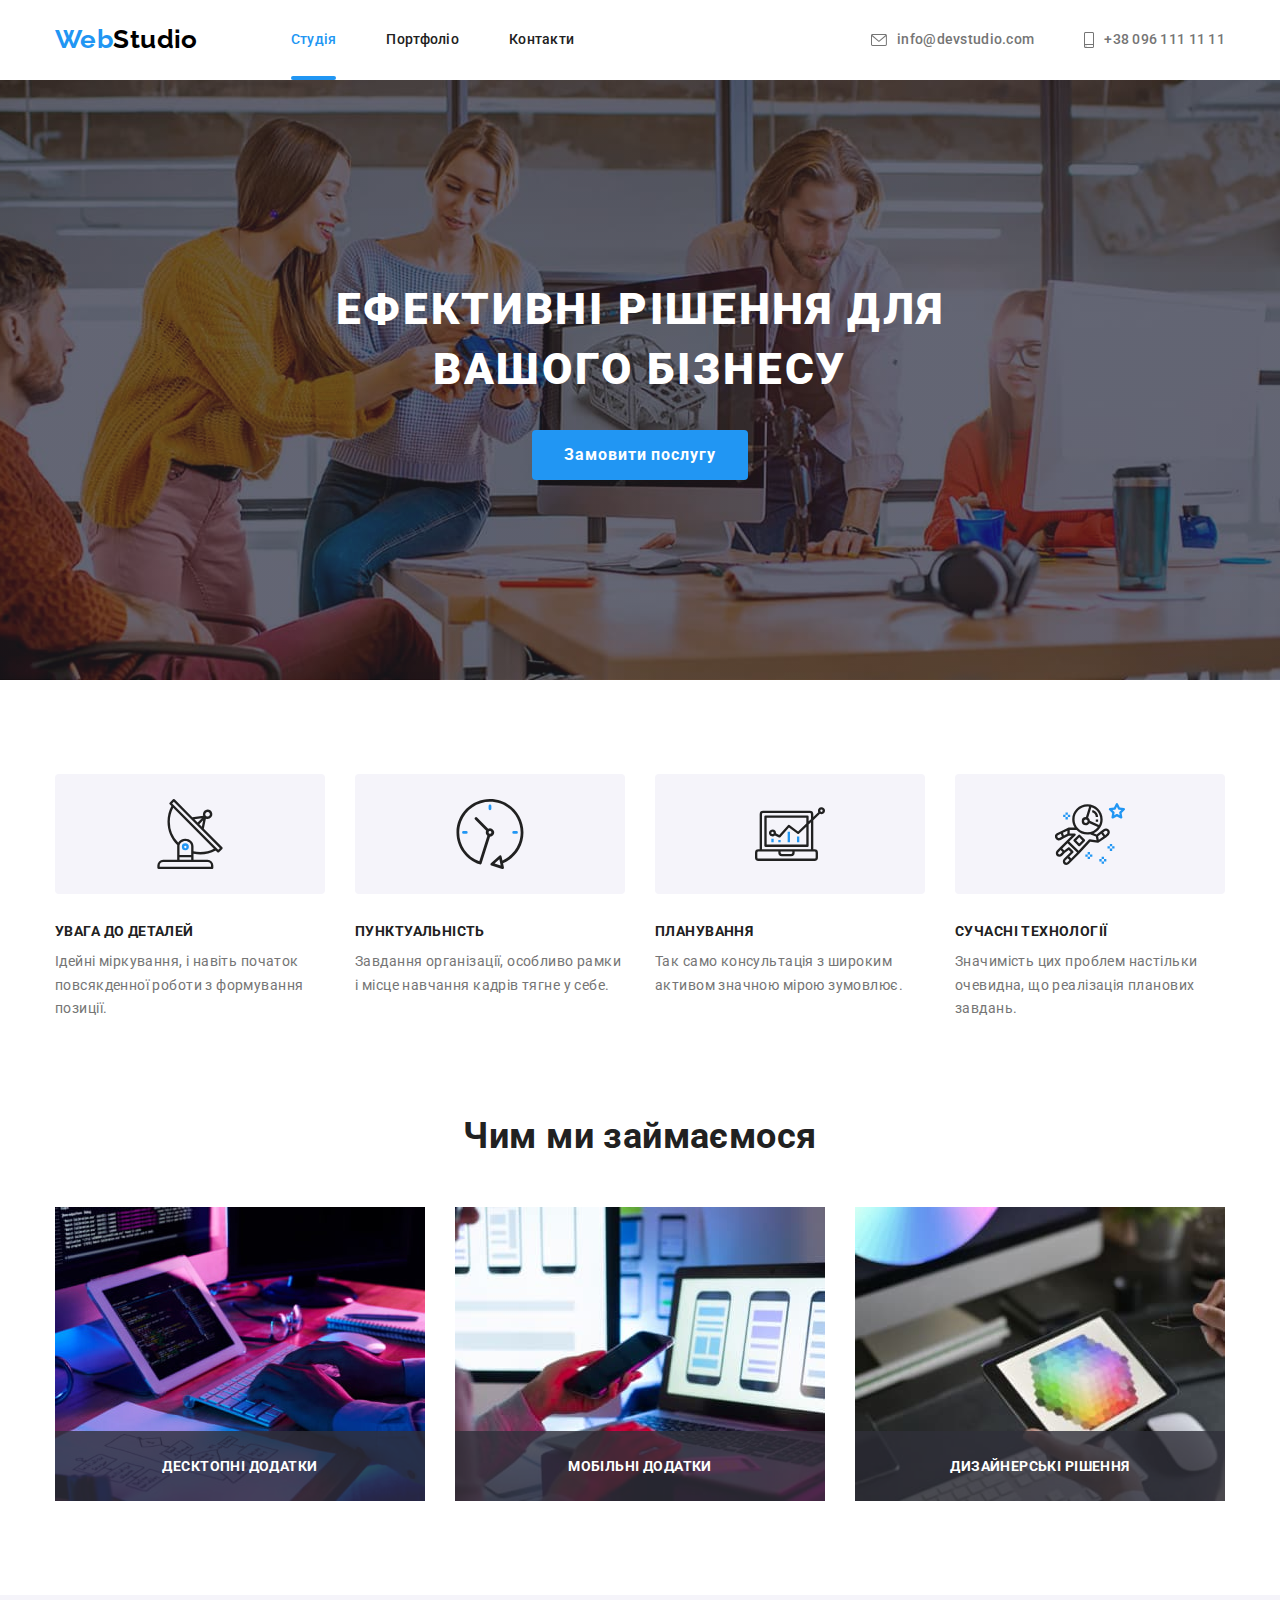
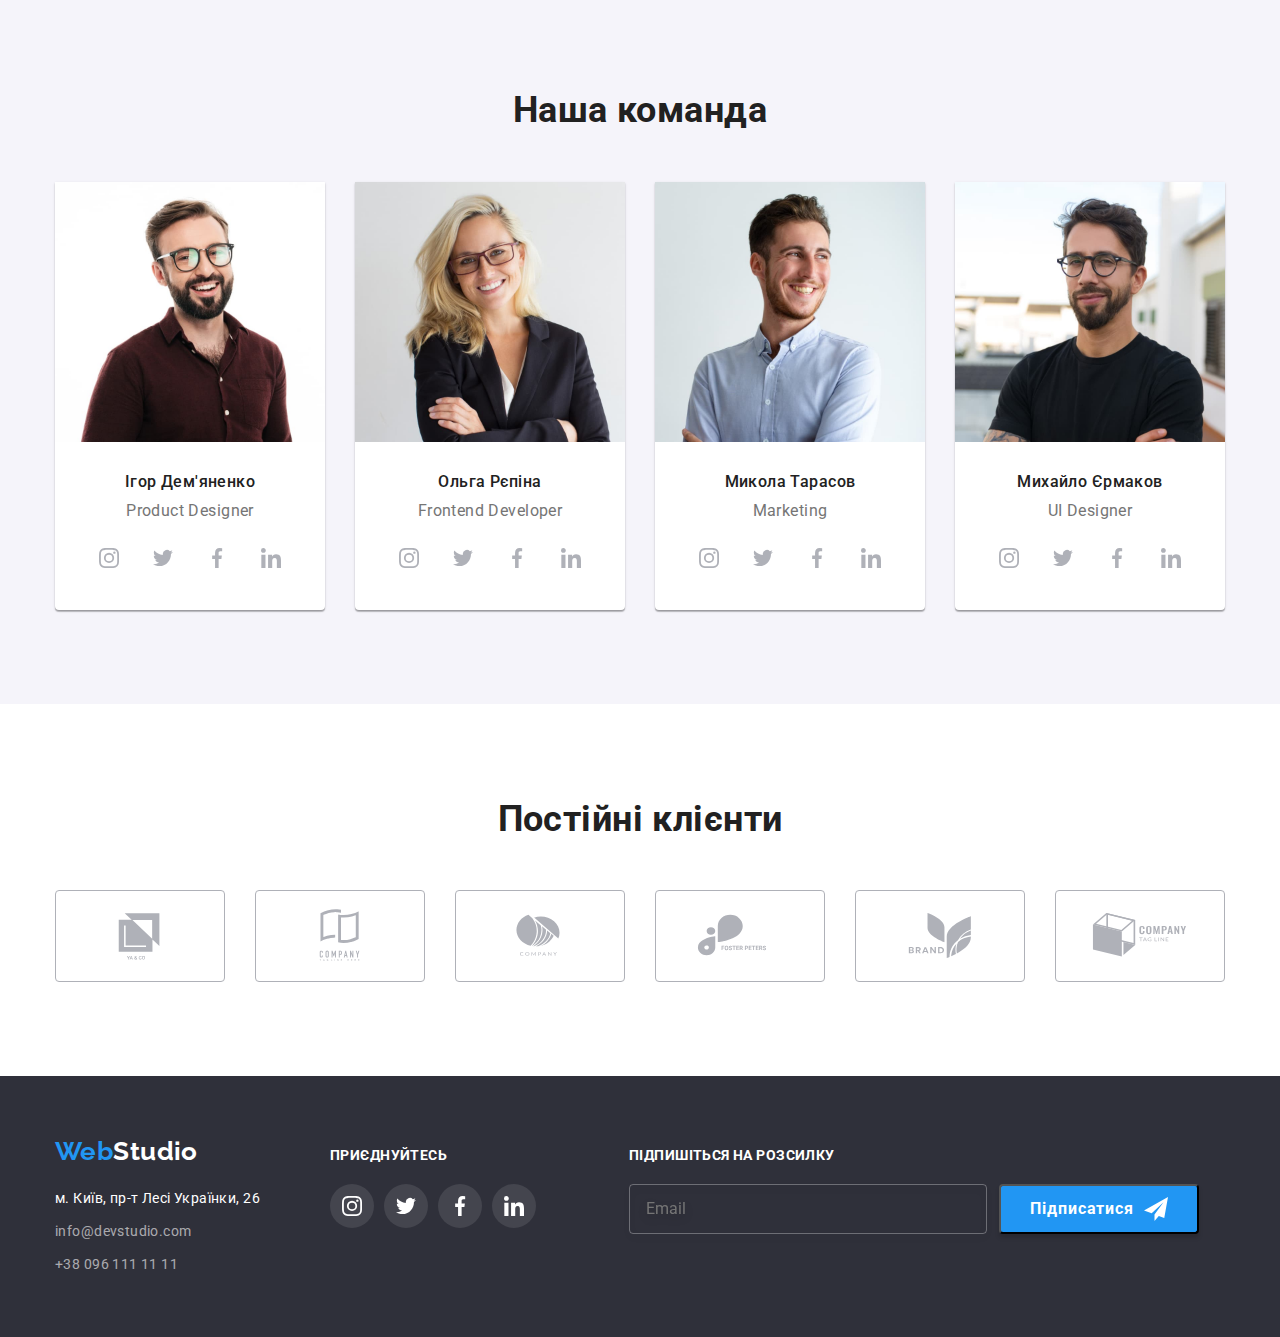
==== index.html @ c19dcba4 "стилізовано форми" ====
<!DOCTYPE html>
<html lang="uk">

<head>
    <meta charset="UTF-8">
    <meta http-equiv="X-UA-Compatible" content="IE=edge">
    <meta name="viewport" content="width=device-width, initial-scale=1.0">
    <title>Студія</title>
    <link rel="preconnect" href="https://fonts.googleapis.com">
    <link rel="preconnect" href="https://fonts.gstatic.com" crossorigin>
    <link href="https://fonts.googleapis.com/css2?family=Raleway:wght@700&family=Roboto:wght@400;500;700;900&display=swap"
        rel="stylesheet">
        <link rel="stylesheet" href="https://cdnjs.cloudflare.com/ajax/libs/modern-normalize/1.1.0/modern-normalize.min.css">
    <link rel="stylesheet" href="./styles/styles.css">
</head>

<body>
    <header>
<div class="container header-container">
        <nav class="navigation">
            <a href="./index.html" class="logo"><span class="logo-web">Web</span>Studio</a>
            <ul class="list nav-list">
                <li class="nav-item"> <a href="./index.html" class=" current nav-link link "> Студія </a></li>
                <li class="nav-item"> <a href="./portfolio.html" class="nav-link link"> Портфоліо </a></li>
                <li class="nav-item"> <a href="" class="nav-link link"> Контакти </a></li>
                
            </ul>

        </nav>
        <ul class="contacts-list list">
            <li class="contacts-item"><a href="mailto:info@devstudio.com" class="contacts-link link">
                <svg class="icon-contacts" width="16" height="12">
                <use href="./images/icons.svg#icon-envelope">
                </use></svg> info@devstudio.com</a></li>
            <li class="contacts-item"><a href="tel:+380961111111" class="contacts-link link">
                <svg class="icon-contacts" width="10" height="16">
                <use href="./images/icons.svg#icon-smartphone">
                </use>
            </svg>+38 096 111 11 11</a></li>
        </ul>

</div>

    </header>
    <main>
<!-- секція хіроу -->
        <section class="hero-sec">
            <div class="container">
            <h1 class="hero-title">Ефективні рішення для вашого бізнесу</h1>
            <button data-modal-open type="button" class="hero-btn btn"> Замовити послугу</button>
    </div>
        </section>
<!-- секція наші переваги -->
        <section class="benefits-sec section">
            <div class="container">
            <!--Заголовок для індексатора та асистивних технологій, cховати в css-->
            <h2 class="visually-hidden">Наші переваги</h2>
            <ul class="list benefits-list">
                <li class="benefits-item">
                    <div class="benefits-image"><svg class="benefits-icon" width="70" height="70"><use href="./images/icons.svg#icon-antenna-1"></use></svg></div>
                    <h3 class="benefits-list-title title">УВАГА ДО ДЕТАЛЕЙ</h3>
                    <p class="benefits-list-descr">Ідейні міркування, і навіть початок повсякденної роботи з формування позиції.</p>

                </li>
                <li class="benefits-item">
                    <div class="benefits-image"><svg class="benefits-icon" width="70" height="70"><use href="./images/icons.svg#icon-clock-2"></use></svg></div>
                    <h3 class="benefits-list-title title">ПУНКТУАЛЬНІСТЬ</h3>
                    <p class="benefits-list-descr">Завдання організації, особливо рамки і місце навчання кадрів тягне у себе.</p>

                </li>
                <li class="benefits-item">
                    <div class="benefits-image"><svg class="benefits-icon" width="70" height="70"><use href="./images/icons.svg#icon-diagram-3"></use></svg></div>
                    <h3 class="benefits-list-title title">ПЛАНУВАННЯ</h3>
                    <p class="benefits-list-descr">Так само консультація з широким активом значною мірою зумовлює.</p>

                </li>
                <li class="benefits-item">
                    <div class="benefits-image"><svg class="benefits-icon" width="70" height="70"><use href="./images/icons.svg#icon-astronaut-4"></use></svg></div>
                    <h3 class="benefits-list-title title">СУЧАСНІ ТЕХНОЛОГІЇ</h3>
                    <p class="benefits-list-descr">Значимість цих проблем настільки очевидна, що реалізація планових завдань.</p>

                </li>
            </ul>
            </div>
        </section>
<!-- секція чим ми займаємось -->
        <section class="section projects-sec">
            <div class="container projects-container">
            <h2 class="projects-title title">Чим ми займаємося</h2>
            <ul class="list projects-list">
                <li class="studio-prj-item"> <img src=".//images/box1_sq.jpg" alt="Монітор комп'ютера, екран планшета та клавіатура" width="370"
                        height="294">
                    <!-- <div class="studio-prj-thumb"> -->
                        <p class="studio-prj-title">Десктопні додатки</p>
                        <!-- <div> -->
                        </li>
                <li class="studio-prj-item"> <img src="./images/box2_sq.jpg" alt="Мобільний телефон біля ноутбуку з макетом мобільного додатку"
                        width="370" height="294">
                        <!-- <div class="studio-prj-thumb"> -->
                            <p class="studio-prj-title">Мобільні додатки</p>
                            <!-- <div> -->
                            </li>
                <li class="studio-prj-item"> <img src="./images/box3_sq.jpg" alt="Пантон на екрані планшета" width="370" height="294">
                <!-- <div class="studio-prj-thumb"> -->
                    <p class="studio-prj-title">Дизайнерські рішення</p>
                    <!-- <div> -->
                    </li>
            </ul>
</div>
        </section>
<!-- секція наша команда -->
        <section class="team-sec section">
            <div class="container">
            <h2 class="team-title title">Наша команда</h2>
    <ul class="list team-list">
        <li class="team-item">
         <img src="./images/ihor1_sq.jpg" alt="фото" width="270" height="260">
<div class="team-descr">
     <h3 class="team-name title">Ігор Дем'яненко</h3>
     <p class="team-position"> Product Designer</p>
   
     <ul class="list socials-list"><li>
       <a class="socials-link link"
       href=""
       target="_blank"
       rel="nofollow noopener noreferrer"
       aria-label="Instagram icon"> <svg class="icon-instagram socials-icon" width="20" height="20">
        <use href="./images/icons.svg#icon-instagram-1"></use></svg></a></li>
     <li><a class="socials-link link"
       href=""
       target="_blank"
       rel="nofollow noopener noreferrer"
       aria-label="Twitter icon"><svg class="icon-twitter socials-icon" width="20" height="20">
        <use href="./images/icons.svg#icon-twitter-2"></use></svg></a></li>
     <li><a class="socials-link link"
        href=""
       target="_blank"
       rel="nofollow noopener noreferrer"
       aria-label="Facebook icon"><svg class="icon-facebook socials-icon" width="20" height="20">
            <use href="./images/icons.svg#icon-facebook-3"></use>
        </svg></a></li>
     <li><a class="socials-link link"
        href=""
       target="_blank"
       rel="nofollow noopener noreferrer"
       aria-label="Linkedin icon"><svg class="icon-facebook socials-icon" width="20" height="20">
            <use href="./images/icons.svg#icon-linkedin-4"></use>
        </svg></a></li></ul>
</div>
     </li>
     <li class="team-item">
         <img src="./images/olha2_sq.jpg" alt="фото" width="270" height="260">
            <div class="team-descr">
            <h3 class="team-name title">Ольга Рєпіна</h3>
        <p class="team-position">Frontend Developer</p>
    <ul class="list socials-list">
        <li>
            <a class="socials-link link" href="" target="_blank" rel="nofollow noopener noreferrer"
                aria-label="Instagram icon"> <svg class="icon-instagram socials-icon" width="20" height="20">
                    <use href="./images/icons.svg#icon-instagram-1"></use>
                </svg></a>
        </li>
        <li><a class="socials-link link" href="" target="_blank" rel="nofollow noopener noreferrer"
                aria-label="Twitter icon"><svg class="icon-twitter socials-icon" width="20" height="20">
                    <use href="./images/icons.svg#icon-twitter-2"></use>
                </svg></a></li>
        <li><a class="socials-link link" href="" target="_blank" rel="nofollow noopener noreferrer"
                aria-label="Facebook icon"><svg class="icon-facebook socials-icon" width="20" height="20">
                    <use href="./images/icons.svg#icon-facebook-3"></use>
                </svg></a></li>
        <li><a class="socials-link link" href="" target="_blank" rel="nofollow noopener noreferrer"
                aria-label="Linkedin icon"><svg class="icon-facebook socials-icon" width="20" height="20">
                    <use href="./images/icons.svg#icon-linkedin-4"></use>
                </svg></a></li>
    </ul>
        </div>
    </li>
    <li class="team-item">
    <img src="./images/mykola3_sq.jpg" alt="фото" width="270" height="260">
    <div class="team-descr"> <h3 class="team-name title">Микола Тарасов</h3>
    <p class="team-position">Marketing</p>
    <ul class="list socials-list">
        <li>
            <a class="socials-link link" href="" target="_blank" rel="nofollow noopener noreferrer"
                aria-label="Instagram icon"> <svg class="icon-instagram socials-icon" width="20" height="20">
                    <use href="./images/icons.svg#icon-instagram-1"></use>
                </svg></a>
        </li>
        <li><a class="socials-link link" href="" target="_blank" rel="nofollow noopener noreferrer"
                aria-label="Twitter icon"><svg class="icon-twitter socials-icon" width="20" height="20">
                    <use href="./images/icons.svg#icon-twitter-2"></use>
                </svg></a></li>
        <li><a class="socials-link link" href="" target="_blank" rel="nofollow noopener noreferrer"
                aria-label="Facebook icon"><svg class="icon-facebook socials-icon" width="20" height="20">
                    <use href="./images/icons.svg#icon-facebook-3"></use>
                </svg></a></li>
        <li><a class="socials-link link" href="" target="_blank" rel="nofollow noopener noreferrer"
                aria-label="Linkedin icon"><svg class="icon-facebook socials-icon" width="20" height="20">
                    <use href="./images/icons.svg#icon-linkedin-4"></use>
                </svg></a></li>
    </ul>
         </div>
     </li>
    <li class="team-item">
         <img src="./images/myhailo4_sq.jpg" alt="фото" width="270" height="260">
         <div class="team-descr"><h3 class="team-name title">Михайло Єрмаков</h3>
         <p class="team-position">UI Designer</p>
    <ul class="list socials-list">
        <li>
            <a class="socials-link link" href="" target="_blank" rel="nofollow noopener noreferrer"
                aria-label="Instagram icon"> <svg class="socials-icon" width="20" height="20">
                    <use href="./images/icons.svg#icon-instagram-1"></use>
                </svg></a>
        </li>
        <li><a class="socials-link link" href="" target="_blank" rel="nofollow noopener noreferrer"
                aria-label="Twitter icon"><svg class="socials-icon" width="20" height="20">
                    <use href="./images/icons.svg#icon-twitter-2"></use>
                </svg></a></li>
        <li><a class="socials-link link" href="" target="_blank" rel="nofollow noopener noreferrer"
                aria-label="Facebook icon"><svg class="socials-icon" width="20" height="20">
                    <use href="./images/icons.svg#icon-facebook-3"></use>
                </svg></a></li>
        <li><a class="socials-link link" href="" target="_blank" rel="nofollow noopener noreferrer"
                aria-label="Linkedin icon"><svg class="socials-icon" width="20" height="20">
                    <use href="./images/icons.svg#icon-linkedin-4"></use>
                </svg></a></li>
    </ul>
    </div>
                </li>
            </ul>
</div>
        </section>
        <section class="section">
            <div class="clients-container container">
            <h2 class="clients-title">Постійні клієнти</h2>
            <ul class="list clients-list">
                <li class="clients-item"><a class="clients-link link" href="" target="_blank" rel="nofollow noopener noreferrer" aria-label="Client icon"><svg
                        class="client-icon" width="106" height="60">
                        <use href="./images/icons.svg#icon-Logo1"></use>
                    </svg></a></li>
                <li class="clients-item"><a class="clients-link link" href="" target="_blank" rel="nofollow noopener noreferrer" aria-label="Client icon"><svg
                        class="client-icon" width="106" height="60">
                        <use href="./images/icons.svg#icon-Logo2"></use>
                    </svg></a></li>
                <li class="clients-item"><a class="clients-link link" href="" target="_blank" rel="nofollow noopener noreferrer" aria-label="Client icon"><svg
                        class="client-icon" width="106" height="60">
                        <use href="./images/icons.svg#icon-Logo3"></use>
                    </svg></a></li>
                <li class="clients-item"><a class="clients-link link" href="" target="_blank" rel="nofollow noopener noreferrer" aria-label="Client icon"><svg
                        class="client-icon" width="106" height="60">
                        <use href="./images/icons.svg#icon-Logo4"></use>
                    </svg></a></li>
                <li class="clients-item"><a class="clients-link link" href="" target="_blank" rel="nofollow noopener noreferrer" aria-label="Client icon"><svg
                        class="client-icon" width="106" height="60">
                        <use href="./images/icons.svg#icon-Logo5"></use>
                    </svg></a></li>
                <li class="clients-item"><a class="clients-link link" href="" target="_blank" rel="nofollow noopener noreferrer" aria-label="Client icon"><svg
                        class="client-icon" width="106" height="60">
                        <use href="./images/icons.svg#icon-Logo6"></use>
                    </svg></a></li>
            </ul>
            </div>
        </section>
    </main>
    <footer class="footer ">
        <div class="container footer-container">
            <div class="footer-contacts-container">
            <div>
        <a href="./index.html" class="logo-footer"><span class="logo-web"> Web</span><span class="logo-studio">Studio</span> </a>
        <address class="address-list">
            <ul class="list footer-list">
                <li class="address-item"><a href="" class="link address-link"> м. Київ, пр-т Лесі Українки, 26</a></li>
                <li class="address-item"><a href="mailto:info@devstudio.com" class="link address-link address-contacts">info@devstudio.com</a></li>
                <li class="address-item"><a href="tel:+380961111111" class="link address-link address-contacts">+38 096 111 11 11</a></li>
            </ul>

        </address>
        </div>
        
<div>
    <p class="footer-socials">приєднуйтесь</p>
    <ul class="list socials-list">
        <li>
            <a class="socials-link-footer link" href="" target="_blank" rel="nofollow noopener noreferrer"
                aria-label="Instagram icon"> <svg class="icon-instagram socials-footer-icon" width="20" height="20">
                    <use href="./images/icons.svg#icon-instagram-1"></use>
                </svg></a>
        </li>
        <li><a class="socials-link-footer link" href="" target="_blank" rel="nofollow noopener noreferrer"
                aria-label="Twitter icon"><svg class="icon-twitter socials-footer-icon" width="20" height="20">
                    <use href="./images/icons.svg#icon-twitter-2"></use>
                </svg></a></li>
        <li><a class="socials-link-footer link" href="" target="_blank" rel="nofollow noopener noreferrer"
                aria-label="Facebook icon"><svg class="icon-facebook socials-footer-icon" width="20" height="20">
                    <use href="./images/icons.svg#icon-facebook-3"></use>
                </svg></a></li>
        <li><a class="socials-link-footer link" href="" target="_blank" rel="nofollow noopener noreferrer"
                aria-label="Linkedin icon"><svg class="icon-facebook socials-footer-icon" width="20" height="20">
                    <use href="./images/icons.svg#icon-linkedin-4"></use>
                </svg></a></li>
    </ul>
    </div>
    </div>
    <div class="footer-subscribe-container">
        <strong class="footer-socials">Підпишіться на розсилку</strong>
        <form class="subscribe-form" name="subscribe">
    
            <input class="footer-field" type="email" name="footer-email" id="footer-email" placeholder="Email">
            <button type="submit" class="subscribe-btn">
                <span class="subscribe-btn-text">Підписатися</span>
                <svg width="24" height="24"><use href="./images/icons.svg#icon-tg"></use></svg>
            </button>
        </form>
    </div>
</div>

    </footer>
    <!-- modal -->
    <div data-modal class="backdrop is-hidden">
        <div class="modal">
            <button data-modal-close type="button" class="close-btn"><svg  class="close-icon"width="18" height="18"><use href="./images/icons.svg#close-btn"></use></svg></button>
        <p class="modal-title">Залиште свої дані, ми вам передзвонимо</p>
        <form  class="form-group" action="">
            <label class="form-label" for="user-name"> <span class="label-text">Ім'я</span>
            
            <div class="input-form">
               
                <input class="form-field" type="text" name="name" id="user-name" required minlength="2">
    <svg class="form-icon" width="18" height="18">
        <use href="./images/icons.svg#icon-modal-person"></use>
    </svg>
            </div>
    </label>


    <label class="form-label" for="user-tel"><span class="label-text"> Телефон</span>
    <div class="input-form">
        
            <input class="form-field" type="tel" name="phone" id="user-tel" required minlength="12" maxlength="12">
<svg class="form-icon" width="18" height="18">
            <use href="./images/icons.svg#icon-modal-phone"></use>
        </svg>
        </div>
    </label>


    <label class="form-label" for="user-mail"><span class="label-text">Пошта</span>
        <div class="input-form">
       
            <input class="form-field" type="email" name="mail" id="user-mail" required>
    <svg class="form-icon" width="18" height="18">
        <use href="./images/icons.svg#icon-modal-email"></use>
    </svg>
        </div>
    </label>

     
    <label class="form-label comment-label" for="user-comment"><span class="label-text">Коментар</span>
        <textarea  class="comment-area" name="comment" id="user-comment"  rows="5" placeholder="Введіть текст"></textarea> 
</label>

    <label class="checkbox-label" for="policy">
        <input class="checkbox" type="checkbox" name="policy" id="policy">
        <span class="checkbox-icon"><svg width="16" height="15">
                <use href="./images/icons.svg#vector"></use>
            </svg></span>
       <span class="poilicy-text">Погоджуюся з розсилкою та приймаю &#160;</span><a href="" class="link policy-link">Умови договору</a>
    </label>
    
<button type="submit"  class="submit-btn" disabled>Відправити</button>
        </form>
        </div>
    </div>
    <script src="./modal.js"></script>
</body>


</html>
---- styles/styles.css ----
/* general */

:root {
    --main-text-color: #757575;
    --main-h-color: #212121;
    --main-acent-color: #2196F3;
    --contrast-text-h-color: #ffffff;
    --main-logo-color: #000000;
    --accent-bgd-color: #2F303A;
    --main-bgd-color:#F5F4FA;
    }
body {
    font-family: 'Roboto', sans-serif;
    color:var(--main-text-color);
    background-color: var(--contrast-text-h-color);
    font-size: 14px;
    letter-spacing: 0.03em;
}
h1, h2, h3, h4, h5, h6, p {
    margin: 0;  
}

img {
    display: block;
}
/* common */
.container {
    /* outline: 2px solid tomato; */
    width: 1200px;
    padding-left: 15px;
    padding-right: 15px;
    margin-left: auto;
    margin-right: auto;
}

.section {
    padding-bottom: 94px;
    padding-top: 94px;
}

.list {
    list-style: none;
    margin: 0;
    padding: 0;
}
.link {
    text-decoration: none;
    font-style:normal;
    display: inline-block;
    
}   
.link:hover, .link:focus {
    color: var(--main-acent-color);
} 
.btn {
    font-family: inherit;
    border: none;
    cursor: pointer;
}
.btn:hover, .btn:focus {
    background-color: var(--main-acent-color);
    color: var(--contrast-text-h-color);
    box-shadow: 0px 3px 1px rgba(0, 0, 0, 0.1), 0px 1px 2px rgba(0, 0, 0, 0.08), 0px 2px 2px rgba(0, 0, 0, 0.12);
}
.title {
    color: var(--main-h-color);
}

/* header */
.header {
    border-bottom: 1px solid #ECECEC;
}
.header-container {
display: flex;
align-items: center;
}
.navigation {
    display: flex;
    align-items: center;
}
.nav-item {
    font-weight: 500;
    line-height: 1.14;
    letter-spacing: 0.02em;
display: flex;
align-items: center;
}
/* .nav-item + .nav-item {
    margin-right: 50px;
} */

.nav-item:not(last-child) {
    margin-right: 50px;
}

.logo {
    color: var(--main-logo-color);
    font-family: 'Raleway', sans-serif;
    text-decoration: none;
    font-weight: 700;
        font-size: 26px;
        line-height: 1.19;
        display: inline-block;
        padding-top: 24px;
        padding-bottom: 25px;
        margin-right: 93px;
       }

.logo-web {
    color: var(--main-acent-color);
}
.nav-list {
    display: flex;
   

}
.nav-link{
    position: relative;
    display: block;
    color: var(--main-h-color) ;
padding-top: 32px;
padding-bottom: 32px;
    transition-property: color;
        transition-duration: 250ms;
        transition-timing-function: cubic-bezier(0.4, 0, 0.2, 1);
     
  }
.current {
    color: var(--main-acent-color);
}

.current::after {
    position: absolute;
    bottom: 0;


    content: "";
    display: block;
    width: 100%;
    height: 4px;
    border-radius: 2px;
    background-color: var(--main-acent-color);

}

.contacts-link {
        color: var(--main-text-color);
        display: flex;
        align-items: center;
        transition-property: color;
            transition-duration: 250ms;
            transition-timing-function: cubic-bezier(0.4, 0, 0.2, 1);
}   

.contacts-list {
    list-style: none;
    display: flex;
    margin-left: auto;
    gap: 50px;
   
}
.contacts-item {
    font-weight: 500;
        line-height: 1.14;
        letter-spacing: 0.02em;
       
     
    
}
.icon-contacts {
   
fill: var(--main-text-color);
margin-right: 10px;
fill: currentColor



}

/* main */
/* section hero */

.hero-title {
    font-weight: 900;
    font-size: 44px;
    line-height: 1.36;
    text-align: center;
    letter-spacing: 0.06em;
    text-transform: uppercase;
    color: var(--contrast-text-h-color);
    margin-bottom: 30px;
    margin-left: auto;
    margin-right: auto;
    max-width: 696px;
}
.hero-sec {
    max-width: 1600px;
    background-color:var(--accent-bgd-color) ;
    margin-right: auto;
    margin-left: auto;
    padding-top: 200px;
    padding-bottom: 200px;
    background-image: 
    linear-gradient(to right, rgba(47, 48, 58, 0.4), rgba(47, 48, 58, 0.4)),
     url(../images/hero.jpg);
     background-repeat: no-repeat;
     background-position: center;
    
    
}

.hero-btn {
    display: block;
    display: flex;
    align-items: center;
    justify-content: center;
font-weight: 700;
    font-size: 16px;
    line-height: 1.87;
    letter-spacing: 0.06em;
    min-width: 216px;
    height: 50px;
    margin-left: auto;
    margin-right: auto;
    border-radius: 4px;
    background-color: var(--main-acent-color);
    color: var(--contrast-text-h-color);
    transition-property: background-color, color, box-shadow;
    transition-duration: 250ms;
    transition-timing-function: cubic-bezier(0.4, 0, 0.2, 1);
  }
  .hero-btn:hover,
  .hero-btn:focus {
      background-color: #0F85E3;
      color: var(--contrast-text-h-color);
      box-shadow: 0px 3px 1px rgba(0, 0, 0, 0.1), 0px 1px 2px rgba(0, 0, 0, 0.08), 0px 2px 2px rgba(0, 0, 0, 0.12);
    }



/* section benefits */
.visually-hidden {
    position: absolute;
        width: 1px;
        height: 1px;
        margin: -1px;
        border: 0;
        padding: 0;
        white-space: nowrap;
        clip-path: inset(100%);
        clip: rect(0 0 0 0);
        overflow: hidden;
}

.benefits-image {
    display: flex;
    align-items: center;
    justify-content: center;
    width: 270px;
    height: 120px;
    margin-bottom: 30px;
    border-radius: 4px;
    background-color: var(--main-bgd-color);
}

.benefits-list {
    display: flex;
    /* padding-top: 94px; */

}
.benefits-list-title {
    font-weight: 700;
    font-size: 14px;
    line-height: 1.14;
    text-transform: uppercase;
    margin-bottom: 10px;
}

.benefits-list-descr {
    line-height: 1.71;
}
.benefits-item {
    width: calc((100% - 60px)/3);
}

.benefits-item:not(:last-child){
margin-right: 30px;
}

/* section projects */
.projects-sec {
    padding-top: 0;
}
.projects-list{
    display: flex;
    gap: 30px;
}
.projects-title {
    font-weight: 700;
    font-size: 36px;
    line-height: 1.17;
    text-align: center;
    margin-bottom: 50px;
}
.studio-prj-item {
    position: relative;
}


/* .studio-prj-thumb {
 
} */
.studio-prj-title {
    font-weight: 700;
    font-size: 14px;
    line-height: 1.14;
    font-size: 14px;
    line-height: 16px;
    color: var(--contrast-text-h-color);
    text-transform: uppercase ;
    position: absolute;
        bottom: 0;
        background-color: rgba(47, 48, 58, 0.8);
        width: 100%;
        height: 70px;
        display: flex;
        justify-content: center;
        align-items: center;
}

/* section team */

.team-sec {
    background-color: var(--main-bgd-color);
}

.team-title {
    font-weight: 700;
    font-size: 36px;
    line-height: 1.17;
    text-align: center;
    margin-bottom: 50px;
}

.team-list {
    display: flex;
    
}
.team-descr {
    padding-top: 30px;
    padding-bottom: 30px;
   
    
}
.team-name {
    font-weight: 500;
    font-size: 16px;
    line-height: 1.19;
    text-align: center;
    margin-bottom: 10px;
}

.team-position {
    font-size: 16px;
    line-height: 1.19;
    text-align: center;
    margin-bottom: 16px;
}
.socials-list {
display: flex;
justify-content: center;
margin-left: auto;
margin-right: auto;
gap: 10px;
;
 }
.socials-link {
    display: flex;
align-items: center;  
  justify-content: center;
    width: 44px;
    height: 44px;
    border-radius: 50%;
    color: #AFB1B8;
    background-color: #fff;
    transition-property: background-color, color;
        transition-duration: 250ms;
        transition-timing-function: cubic-bezier(0.4, 0, 0.2, 1);
}
.socials-icon {
    fill: currentColor;
}
.socials-link:hover,
.socials-link:focus {
    background-color:var(--main-acent-color) ;
    color: var(--contrast-text-h-color);
}
/* .socials-link:hover .socials-icon {
    fill: var(--contrast-text-h-color)
} */

.team-item {
    background-color: var(--contrast-text-h-color) ;
    box-shadow: 0px 1px 3px rgba(0, 0, 0, 0.12), 0px 1px 1px rgba(0, 0, 0, 0.14), 0px 2px 1px rgba(0, 0, 0, 0.2);
        border-radius: 0px 0px 4px 4px;
}
.team-item:not(last-child){
    margin-right: 30px;
}

/* clients */

.clients-title {
    font-weight: 700;
        font-size: 36px;
        line-height: 1.17;
        text-align: center;
        margin-bottom: 50px;
        color: var(--main-h-color);
}

.clients-list {
    display: flex;
    justify-content: center;
    align-items: center;
    gap: 30px;
}
.clients-link {
    display: flex;
    justify-content: center;
    align-items: center;
    width: 170px;
    height: 92px;
    border: 1px solid #AFB1B8;
    border-radius: 4px;
    color: #AFB1B8;
    transition-property: border, color;
    transition-duration: 250ms;
    transition-timing-function: cubic-bezier(0.4, 0, 0.2, 1);
}

.client-icon {
    fill: currentColor;
}
.clients-link:hover,
.clients-link:focus {
border: 1px solid var(--main-acent-color);
}



/* footer */

.address-link {
        line-height: 1.71;
        color:var(--contrast-text-h-color) ;
        transition-property: color;
            transition-duration: 250ms;
            transition-timing-function: cubic-bezier(0.4, 0, 0.2, 1);
}

.address-contacts {
    color: rgba(255, 255, 255, 0.6);
}
.footer {
    background-color:var(--accent-bgd-color) ;
    padding-top: 60px;
    padding-bottom: 60px;
   
   
}
.footer-container {
display: flex;
align-items: baseline;


}

.logo-studio {
color: var(--contrast-text-h-color);
}
.logo-footer {
    color: var(--main-logo-color);
    font-family: 'Raleway', sans-serif;
    text-decoration: none;
    font-weight: 700;
    font-size: 26px;
    line-height: 1.19;
    display: inline-block;
    margin-bottom: 20px;
}

.address-item:not(:last-child) {
    margin-bottom: 9px;
}

.footer-socials {
    font-weight: 700;
    font-size: 14px;
    line-height: 1.14;
    letter-spacing: 0.03em;
text-transform: uppercase;
color: var(--contrast-text-h-color);
margin-bottom: 20px;
}
.socials-link-footer {
    display: flex;
        align-items: center;
        justify-content: center;
        width: 44px;
        height: 44px;
        border-radius: 50%;
        color: var(--contrast-text-h-color);
        background-color: rgba(255, 255, 255, 0.1);
        transition-property: background-color, color;
        transition-duration: 250ms;
        transition-timing-function: cubic-bezier(0.4, 0, 0.2, 1);
}

.socials-link-footer:hover,
.socials-link-footer:focus {
    background-color: var(--main-acent-color);
    color: var(--contrast-text-h-color);
   
}

.socials-footer-icon {
    fill: currentColor;
}
.footer-contacts-container{
    display: flex;
gap: 70px;
align-items: baseline;
}
.subscribe-form {
    display: flex;
    margin-top: 20px;
}

.footer-subscribe-container {
margin-left: 93px;
}
.footer-field{
background-color: transparent;
color: var(--contrast-text-h-color);
width: 358px;
height: 50px;
font-size: 16px;
line-height: 1.25;
padding-left: 16px;
outline: none;
margin-right: 12px;
border: 1px solid rgba(255, 255, 255, 0.3);
filter: drop-shadow(0px 4px 4px rgba(0, 0, 0, 0.15));
border-radius: 4px;
}
.subscribe-btn{
    width: 200px;
    height: 50px;
    display: flex;
    justify-content: center;
    align-items: center;
    background: #2196F3;
    box-shadow: 0px 4px 4px rgba(0, 0, 0, 0.15);
    border-radius: 4px;
    gap: 10px;
    cursor: pointer;
}
.subscribe-btn-text {

    font-weight: 700;
    font-size: 16px;
    line-height: 1.88;
    letter-spacing: 0.06em;
    color: var(--contrast-text-h-color);
}



/* portfolio page */
/* .portfolio-container {
    padding-top: 94px; 
} */

.filter-btn {
    font-weight: 500;
        font-size: 16px;
        line-height: 1.62;
        text-align: center;
        background-color: var(--main-bgd-color);
        padding: 6px 22px;
        border-radius: 4px;
        transition-property: background-color, color, box-shadow;
            transition-duration: 250ms;
            transition-timing-function: cubic-bezier(0.4, 0, 0.2, 1);
        
}

.filter-btn:not(last-child){
margin-right: 8px;
}   
.buttons-list {
    display: flex;
    justify-content: center;
    margin-bottom: 50px ;
    
}
.portfolio-list {
    display: flex;
    flex-wrap: wrap;
        gap: 30px;
}

.projects-list-title {
    font-weight: 700;
        font-size: 18px;
        line-height: 2;
        letter-spacing: 0.06em;
        
}

.projects-list-descr {
        font-size: 16px;
        line-height: 1.88;   
        color: var(--main-text-color);

}
.portfolio-border {
   
    padding: 20px 24px;
    border: 1px solid #EEEEEE;
    border-top: none;

}      

.portfolio-list-link {
       transition-property: box-shadow;
        transition-duration: 250ms;
        transition-timing-function: cubic-bezier(0.4, 0, 0.2, 1);

    }

 .portfolio-item {
    width: calc((100% - 60px)/3);
 /* margin-right: 30px;
    margin-bottom: 30px; */
 } 
.portfolio-list-link:hover,
.portfolio-list-link:focus {
    box-shadow: 0px 1px 1px rgba(0, 0, 0, 0.12), 0px 4px 4px rgba(0, 0, 0, 0.06), 1px 4px 6px rgba(0, 0, 0, 0.16);
}

.portfolio-list-link:hover .portfolio-overlay,
.portfolio-list-link:focus .portfolio-overlay {
    
    transform: translateY(0);
}

 .portfolio-descr-thumb {
    position: relative;
    overflow: hidden;

    
 }
 .portfolio-overlay {
    position: absolute;
    top: 0;
    left: 0;
    width: 100%;
    height: 294px;
    padding: 63px 24px;
    background: rgba(33, 150, 243, 0.9);
    transform: translateY(295px);
    transition: transform 250ms ease;
   

 }


 .portfolio-overlay-text {
    font-weight: 400;
    font-size: 18px;
    line-height: 1.56;
    color: var(--contrast-text-h-color);
 }
 /* .portfolio-item:nth-child(3n){
    margin-right: 0;
 }

 .portfolio-item:nth-last-child(-n + 3) {
    margin-bottom: 0;
 }
  */

  /* Modal */

  .backdrop {
    position: fixed;
    top: 0;
    left: 0;
    width: 100vw;
    height: 100vh;
    background-color: rgba(0, 0, 0, 0.2);
   /* backdrop-filter: blur(1px);*/
    display: flex;
    justify-content: center;
    align-items: center; 
    transition: opacity 150ms linear, visibility 150ms linear;
  }

  .is-hidden {
    opacity: 0;
    visibility: hidden;
    pointer-events: none;
  }

  .modal {
    position: absolute;
    /* top: 50%;
    left: 50%;
    transform: translate(-50%,-50%); */
    width: 528px;
    min-height: 581px;
    background-color: #fff;
    border-radius: 4px;
    transition: transform 200ms ease ;
  
  }

  .backdrop.is-hidden .modal {
    transform: scale(0.6);
    opacity: 0.7;
  }


  .close-btn {
    position: absolute;
    top: 8px;
    right: 8px;
    width: 30px;
    height: 30px;
    display: flex;
    justify-content: center;
    align-items: center;
    background-color: transparent;
    border: 1px solid rgba(0, 0, 0, 0.1);
    cursor: pointer;
    border-radius: 50%;
    padding:0;
    transition: fill 250ms cubic-bezier(0.4, 0, 0.2, 1);
  }
  .close-btn:hover,
  .close-btn:focus{
    fill: var(--main-acent-color);
  }

  .modal-title{
    font-weight: 700;
        font-size: 20px;
        line-height: 1.15;
        color: var(--main-h-color);
       text-align: center;
       margin-top: 40px;
       margin-bottom: 12px;
  }
 .submit-btn {
    display: flex;
    justify-content: center;
    align-items: center;
    width: 200px;
    height: 50px;
    margin-left: auto;
    margin-right: auto;
    font-weight: 700;
    font-size: 16px;
    line-height: 1.88;
    letter-spacing: 0.06em;
    color: var(--contrast-text-h-color);
    background: #2196F3;
    box-shadow: 0px 4px 4px rgba(0, 0, 0, 0.15);
    border-radius: 4px;

 }
.label-text {
    font-weight: 400;
        font-size: 12px;
        line-height: 1.17;
        letter-spacing: 0.01em;
        color: var(--main-text-color);
}

 .form-icon {
   position: absolute;
   left: 12px;
   top: 11px;
transition: fill 250ms cubic-bezier(0.4, 0, 0.2, 1);
 }
 .input-form {
    position: relative;
    display: flex;
    align-items: center;
    margin-top: 4px;
    
 }
 .form-group {
 margin-left: 40px;
 margin-right: 40px;

 }
 .form-field {
    width: 100%;
        padding-left: 42px;
        height: 40px;
        font-size: 16px;
        outline: transparent;
        border: 1px solid rgba(33, 33, 33, 0.2);
        border-radius: 4px;
        transition: border 250ms cubic-bezier(0.4, 0, 0.2, 1);
        
 }
 .form-label {
    display: block;
margin-bottom: 10px;
 }
 .comment-label{
    margin-bottom: 20px; 
      
 }

 .form-field:focus {
    border: 1px solid var(--main-acent-color);
    
 }
  .form-field:focus+.form-icon {
    fill: var(--main-acent-color);
 }


 .comment-area {
    
     resize: none;
     width: 100%;
     outline: transparent;
     border: 1px solid rgba(33, 33, 33, 0.2);
     border-radius: 4px;
     padding: 12px 16px;
    margin-top: 4px;
    transition: border 250ms cubic-bezier(0.4, 0, 0.2, 1);
    
 }
.comment-area::placeholder{
    
    font-size: 12px;
    line-height: 1.17;
    letter-spacing: 0.01em;
    color: rgba(117, 117, 117, 0.5);
}

.comment-area:focus{
    border: 1px solid var(--main-acent-color);
}

.checkbox{
-webkit-appearance: none;
-moz-appearance: none;
appearance: none;

}
.checkbox:checked+.checkbox-icon{
background-color:var(--main-acent-color);
fill: none;
border-radius: 2px;
background-size: 16px;
}
.checkbox-label{
    display: flex;
   justify-content: center;
    align-self: baseline;
    margin-bottom: 30px;

}
.poilicy-text{
    display: block;
}
.policy-link {
    display: block;
    color: var(--main-acent-color);
    border-bottom: 1px solid var(--main-acent-color); 
}
.checkbox-icon {
    margin-right: 7px;
    height: 15px;
    background-image: url("data:image/svg+xml,%3Csvg xmlns='http://www.w3.org/2000/svg' width='16' height='15' fill='none'%3E%3Crect width='16' height='15' fill='%232196F3' rx='2'/%3E%3Cpath fill='%23fff' stroke='%23fff' stroke-width='.2' d='m3.957 7.752-.069-.066-.069.065-.888.842-.076.072.076.073 3.496 3.334.069.066.069-.066 7.504-7.158.076-.073-.076-.072-.882-.841-.069-.066-.069.066-6.553 6.246-2.539-2.422Z'/%3E%3C/svg%3E");
    background-repeat: no-repeat;
    background-position: center;
    background-size: 0;
    transition: background-color 250ms cubic-bezier(0.4, 0, 0.2, 1),
    border-radius 250ms cubic-bezier(0.4, 0, 0.2, 1),
    background-size 250ms cubic-bezier(0.4, 0, 0.2, 1);
}
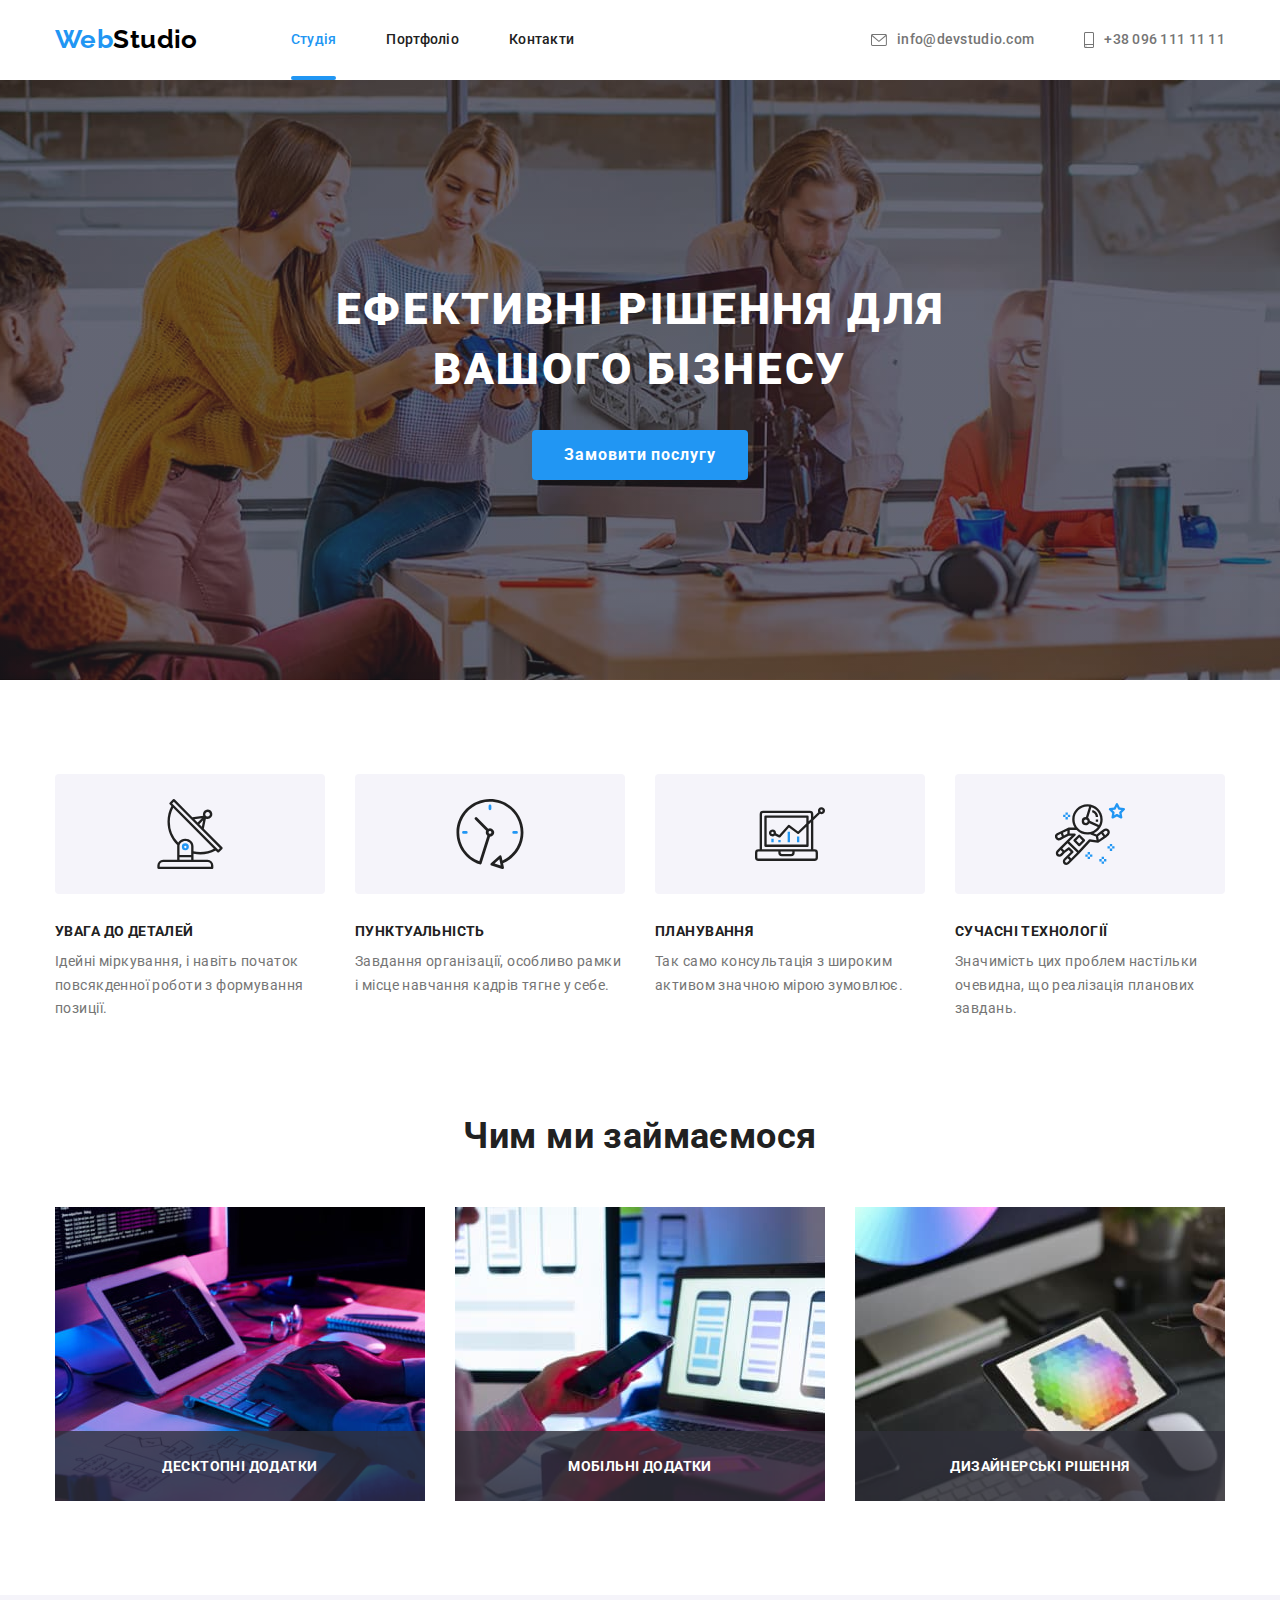
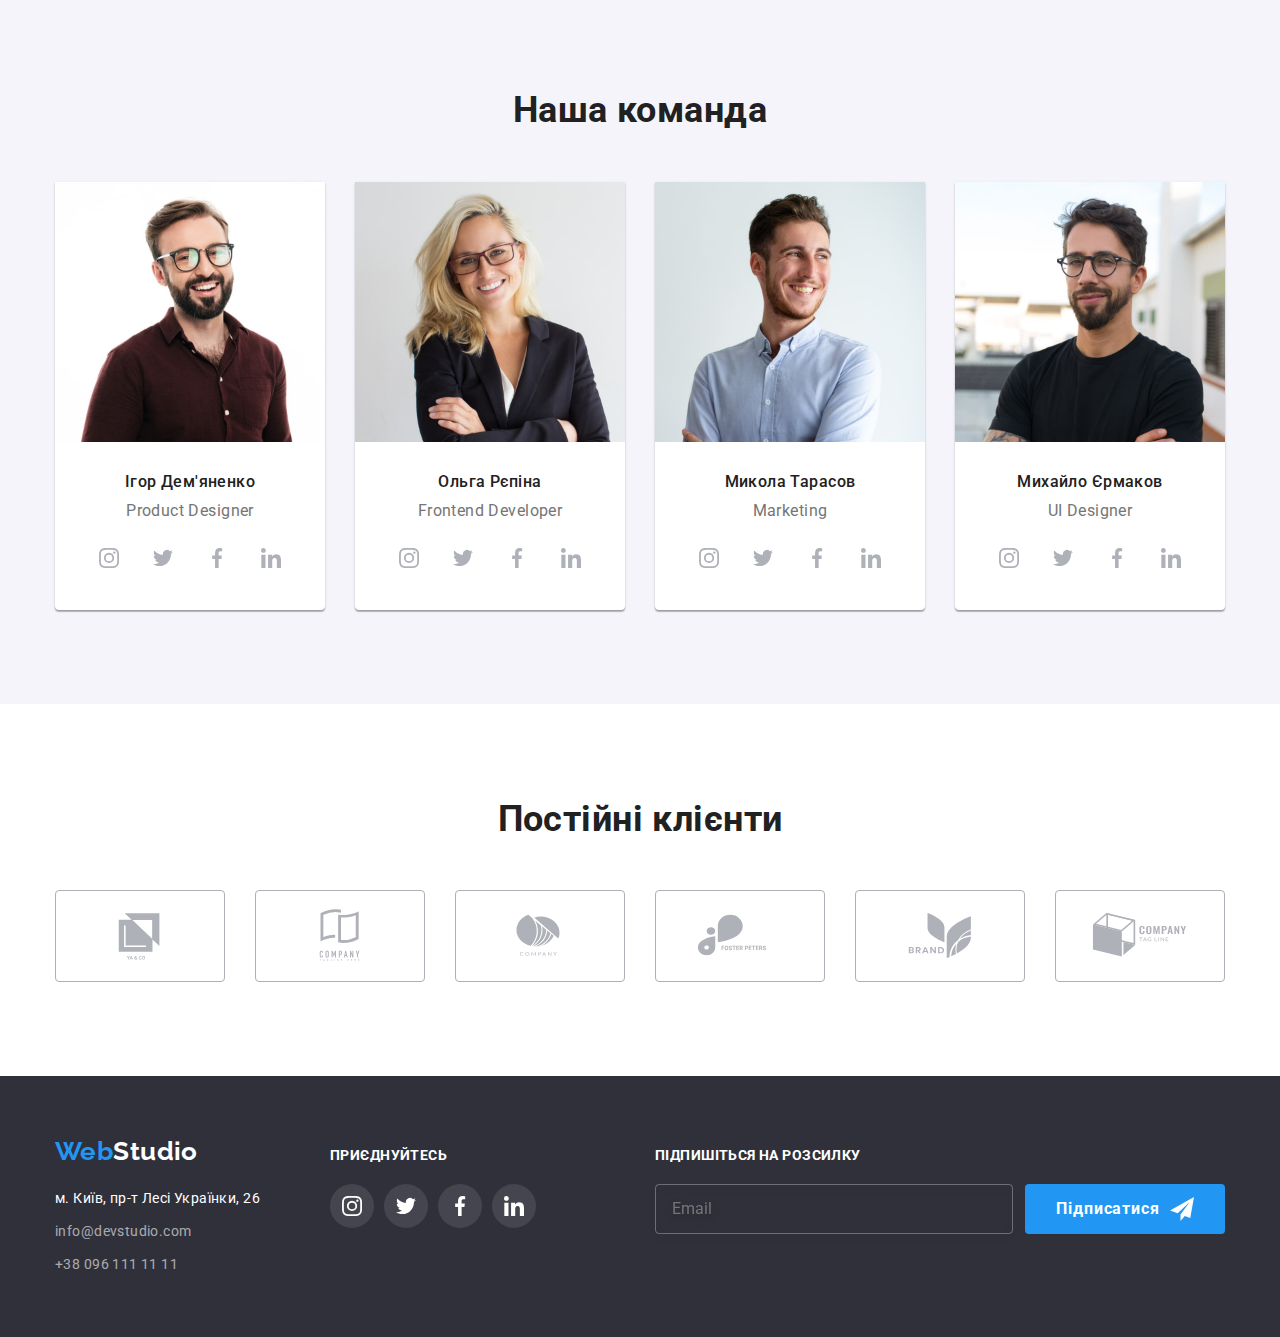
==== commit 417dcca8: "виправлено помилки" ====
--- a/index.html
+++ b/index.html
@@ -305,7 +305,7 @@
         <strong class="footer-socials">Підпишіться на розсилку</strong>
         <form class="subscribe-form" name="subscribe">
     
-            <input class="footer-field" type="email" name="footer-email" id="footer-email" placeholder="Email">
+            <input class="footer-field" type="email" name="footer-email" id="footer-email" placeholder="Email" required>
             <button type="submit" class="subscribe-btn">
                 <span class="subscribe-btn-text">Підписатися</span>
                 <svg width="24" height="24"><use href="./images/icons.svg#icon-tg"></use></svg>
@@ -318,40 +318,39 @@
     <!-- modal -->
     <div data-modal class="backdrop is-hidden">
         <div class="modal">
-            <button data-modal-close type="button" class="close-btn"><svg  class="close-icon"width="18" height="18"><use href="./images/icons.svg#close-btn"></use></svg></button>
+            <button data-modal-close type="button" class="close-btn"><svg  class="close-icon" width="18" height="18"><use href="./images/icons.svg#close-btn"></use></svg></button>
         <p class="modal-title">Залиште свої дані, ми вам передзвонимо</p>
-        <form  class="form-group" action="">
+        <form  class="form-group">
             <label class="form-label" for="user-name"> <span class="label-text">Ім'я</span>
-            
-            <div class="input-form">
+       
                
                 <input class="form-field" type="text" name="name" id="user-name" required minlength="2">
     <svg class="form-icon" width="18" height="18">
         <use href="./images/icons.svg#icon-modal-person"></use>
     </svg>
-            </div>
+            
     </label>
 
 
     <label class="form-label" for="user-tel"><span class="label-text"> Телефон</span>
-    <div class="input-form">
+    
         
             <input class="form-field" type="tel" name="phone" id="user-tel" required minlength="12" maxlength="12">
 <svg class="form-icon" width="18" height="18">
             <use href="./images/icons.svg#icon-modal-phone"></use>
         </svg>
-        </div>
+       
     </label>
 
 
     <label class="form-label" for="user-mail"><span class="label-text">Пошта</span>
-        <div class="input-form">
+        
        
             <input class="form-field" type="email" name="mail" id="user-mail" required>
     <svg class="form-icon" width="18" height="18">
         <use href="./images/icons.svg#icon-modal-email"></use>
     </svg>
-        </div>
+        
     </label>
 
      
@@ -367,7 +366,7 @@
        <span class="poilicy-text">Погоджуюся з розсилкою та приймаю &#160;</span><a href="" class="link policy-link">Умови договору</a>
     </label>
     
-<button type="submit"  class="submit-btn" disabled>Відправити</button>
+<button type="submit"  class="submit-btn">Відправити</button>
         </form>
         </div>
     </div>
--- a/styles/styles.css
+++ b/styles/styles.css
@@ -472,6 +472,7 @@
 .footer-container {
 display: flex;
 align-items: baseline;
+justify-content: space-between;
 
 
 }
@@ -529,8 +530,8 @@
 }
 .footer-contacts-container{
     display: flex;
-gap: 70px;
-align-items: baseline;
+    gap: 70px;
+    align-items: baseline;
 }
 .subscribe-form {
     display: flex;
@@ -553,6 +554,10 @@
 border: 1px solid rgba(255, 255, 255, 0.3);
 filter: drop-shadow(0px 4px 4px rgba(0, 0, 0, 0.15));
 border-radius: 4px;
+transition: border 250ms cubic-bezier(0.4, 0, 0.2, 1);
+}
+.footer-field:focus{
+    border: 1px solid var(--main-acent-color);
 }
 .subscribe-btn{
     width: 200px;
@@ -561,10 +566,11 @@
     justify-content: center;
     align-items: center;
     background: #2196F3;
-    box-shadow: 0px 4px 4px rgba(0, 0, 0, 0.15);
     border-radius: 4px;
     gap: 10px;
     cursor: pointer;
+    border: none;
+    
 }
 .subscribe-btn-text {
 
@@ -591,8 +597,8 @@
         padding: 6px 22px;
         border-radius: 4px;
         transition-property: background-color, color, box-shadow;
-            transition-duration: 250ms;
-            transition-timing-function: cubic-bezier(0.4, 0, 0.2, 1);
+        transition-duration: 250ms;
+        transition-timing-function: cubic-bezier(0.4, 0, 0.2, 1);
         
 }
 
@@ -723,6 +729,7 @@
     min-height: 581px;
     background-color: #fff;
     border-radius: 4px;
+    padding: 40px;
     transition: transform 200ms ease ;
   
   }
@@ -756,12 +763,11 @@
 
   .modal-title{
     font-weight: 700;
-        font-size: 20px;
-        line-height: 1.15;
-        color: var(--main-h-color);
-       text-align: center;
-       margin-top: 40px;
-       margin-bottom: 12px;
+    font-size: 20px;
+    line-height: 1.15;
+    color: var(--main-h-color);
+    text-align: center;
+    margin-bottom: 12px;
   }
  .submit-btn {
     display: flex;
@@ -777,9 +783,8 @@
     letter-spacing: 0.06em;
     color: var(--contrast-text-h-color);
     background: #2196F3;
-    box-shadow: 0px 4px 4px rgba(0, 0, 0, 0.15);
+    border: none;
     border-radius: 4px;
-
  }
 .label-text {
     font-weight: 400;
@@ -792,23 +797,15 @@
  .form-icon {
    position: absolute;
    left: 12px;
-   top: 11px;
+   top: 30px;
 transition: fill 250ms cubic-bezier(0.4, 0, 0.2, 1);
  }
- .input-form {
-    position: relative;
-    display: flex;
-    align-items: center;
-    margin-top: 4px;
-    
- }
- .form-group {
- margin-left: 40px;
- margin-right: 40px;
-
- }
+ 
  .form-field {
-    width: 100%;
+        display: flex;
+        align-items: center;
+        margin-top: 4px;
+        width: 100%;
         padding-left: 42px;
         height: 40px;
         font-size: 16px;
@@ -819,12 +816,12 @@
         
  }
  .form-label {
+    position: relative;
     display: block;
-margin-bottom: 10px;
+    margin-bottom: 10px;
  }
  .comment-label{
-    margin-bottom: 20px; 
-      
+    margin-bottom: 20px;  
  }
 
  .form-field:focus {
@@ -897,6 +894,7 @@
     transition: background-color 250ms cubic-bezier(0.4, 0, 0.2, 1),
     border-radius 250ms cubic-bezier(0.4, 0, 0.2, 1),
     background-size 250ms cubic-bezier(0.4, 0, 0.2, 1);
+    cursor: pointer;
 }
 
 
